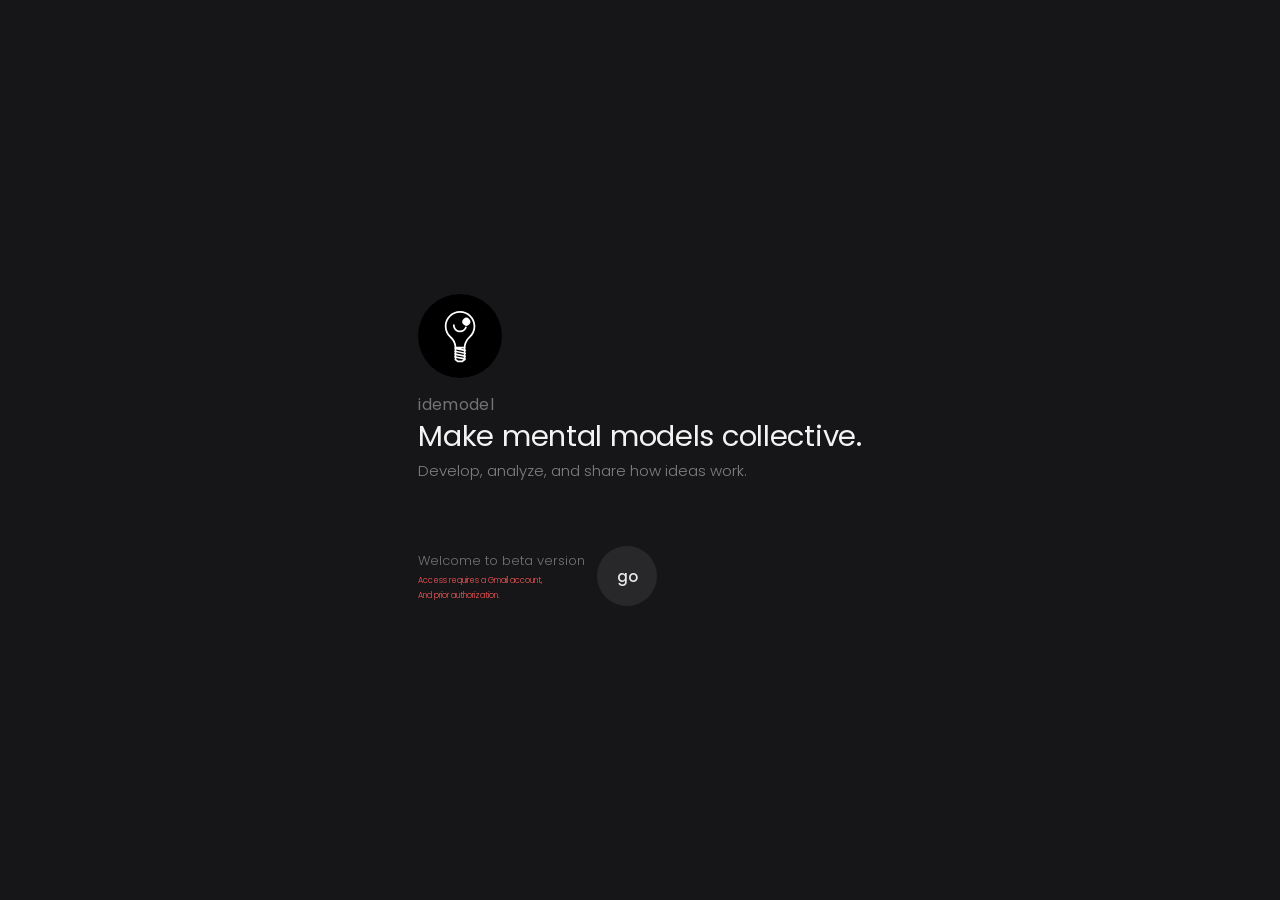
==== docs/index.html @ ee1f741e "nueva landing" ====
<!DOCTYPE html>
<html lang="en">
<head>
  <meta charset="UTF-8">
  <meta name="viewport" content="width=device-width, initial-scale=1.0">
  <title>idemodel</title>
  <link rel="icon" type="image/png" href="assets/favicon-96x96.png" sizes="96x96" />
  <link rel="icon" type="image/svg+xml" href="assets/favicon.svg" />
  <link rel="shortcut icon" href="assets/favicon.ico" />
  <link rel="apple-touch-icon" sizes="180x180" href="assets/apple-touch-icon.png" />
  <meta name="apple-mobile-web-app-title" content="idemodel" />
  <link rel="manifest" href="assets/site.webmanifest" />

  <link href="https://fonts.googleapis.com/css2?family=Poppins:wght@300;400;500;600&display=swap" rel="stylesheet">

  <style>
    * { margin: 0; padding: 0; box-sizing: border-box; }

    html, body {
      height: 100%;
      background: #161618;
      font-family: 'Poppins', sans-serif;
      color: #fff;
      -webkit-font-smoothing: antialiased;
    }

    .wrap {
      min-height: 100%;
      display: flex;
      align-items: center;
      justify-content: center;
      padding: 40px 24px;
    }

    /* --indent alinea todo el texto con la línea de "idemodel" (ancho del círculo + gap) */
    .content {
      --circle: 84px;
      --gap: 18px;
      --indent: calc(var(--circle) + var(--gap));
      display: flex;
      flex-direction: column;
      align-items: flex-start;
    }

    .logo-row {
      display: flex;
      flex-direction: column;
      align-items: flex-start;
      gap: 14px;
    }

    .logo-circle {
      width: var(--circle);
      height: var(--circle);
      border-radius: 50%;
      background: #000;
      display: flex;
      align-items: center;
      justify-content: center;
      flex-shrink: 0;
    }

    .logo-circle img {
      width: 40px;
      height: 56px;
      display: block;
    }

    .head-block {
      display: flex;
      flex-direction: column;
      align-items: flex-start;
      gap: 3px;
    }

    .app-name {
      font-size: 16px;
      font-weight: 400;
      letter-spacing: 0.02em;
      color: rgba(255, 255, 255, 0.4);
    }

    .headline {
      font-size: 29px;
      font-weight: 400;
      letter-spacing: -0.01em;
      color: rgba(255, 255, 255, 0.95);
      line-height: 1.15;
    }

    .subtitle {
      margin-top: 6px;
      font-size: 15px;
      font-weight: 300;
      color: rgba(255, 255, 255, 0.45);
    }

    .beta {
      margin-top: 64px;
      display: flex;
      align-items: center;
      gap: 12px;
      font-size: 13px;
      font-weight: 300;
      color: rgba(255, 255, 255, 0.4);
    }

    .beta-text {
      display: flex;
      flex-direction: column;
      align-items: flex-start;
      gap: 4px;
    }

    .go-circle {
      width: 60px;
      height: 60px;
      border-radius: 50%;
      background: rgba(255, 255, 255, 0.08);
      display: flex;
      align-items: center;
      justify-content: center;
      text-decoration: none;
      color: rgba(255, 255, 255, 0.9);
      font-size: 15px;
      font-weight: 500;
      flex-shrink: 0;
      transition: background 0.18s, transform 0.18s;
    }

    .go-circle:hover {
      background: rgba(255, 255, 255, 0.16);
      transform: scale(1.05);
    }

    .go-circle:active {
      transform: scale(0.96);
    }

    .access {
      max-width: 200px;
      font-size: 8px;
      font-weight: 300;
      line-height: 1.4;
      color: #ff5a5a;
    }

    @media (max-width: 520px) {
      .headline { font-size: 23px; }
      .content { --circle: 64px; }
    }
  </style>
</head>

<body>
  <div class="wrap">
    <div class="content">

      <div class="logo-row">
        <div class="logo-circle">
          <img src="assets/idemodel-bulb.svg" alt="idemodel" />
        </div>
        <div class="head-block">
          <div class="app-name">idemodel</div>
          <div class="headline">Make mental models collective.</div>
        </div>
      </div>

      <div class="subtitle">Develop, analyze, and share how ideas work.</div>

      <div class="beta">
        <div class="beta-text">
          <span>Welcome to beta version</span>
          <span class="access">Access requires a Gmail account,</span>
          <span class="access">And prior authorization.</span>
        </div>
        <a class="go-circle" href="idemodel.html">go</a>
      </div>

    </div>
  </div>
</body>
</html>
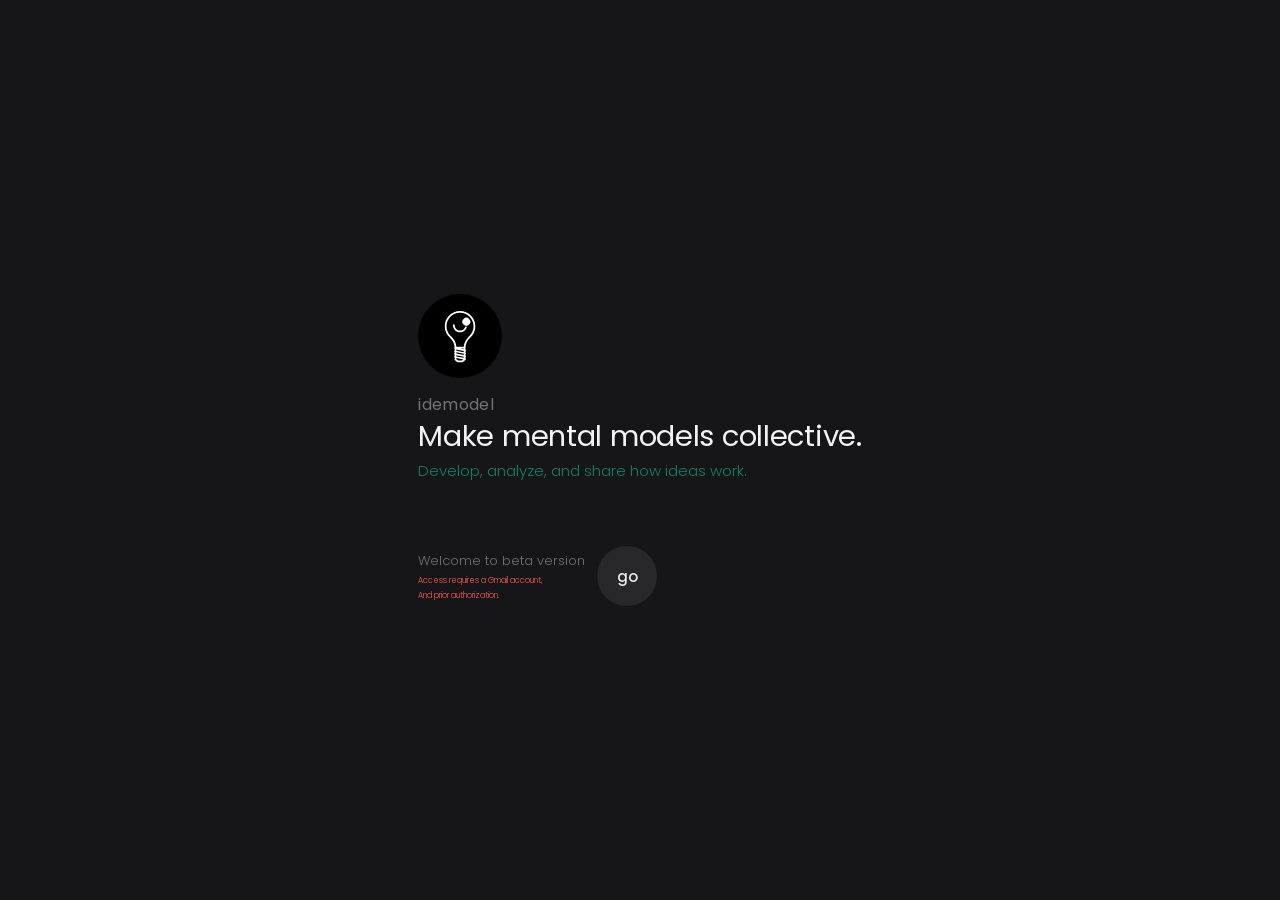
==== commit cdaf21ea: "sesión 13: ciclos + facilitadores de carga + formato de número + RND - Ciclos de dependencia: recomp" ====
--- a/docs/index.html
+++ b/docs/index.html
@@ -92,7 +92,7 @@
       margin-top: 6px;
       font-size: 15px;
       font-weight: 300;
-      color: rgba(255, 255, 255, 0.45);
+      color: #09ffc173;
     }
 
     .beta {
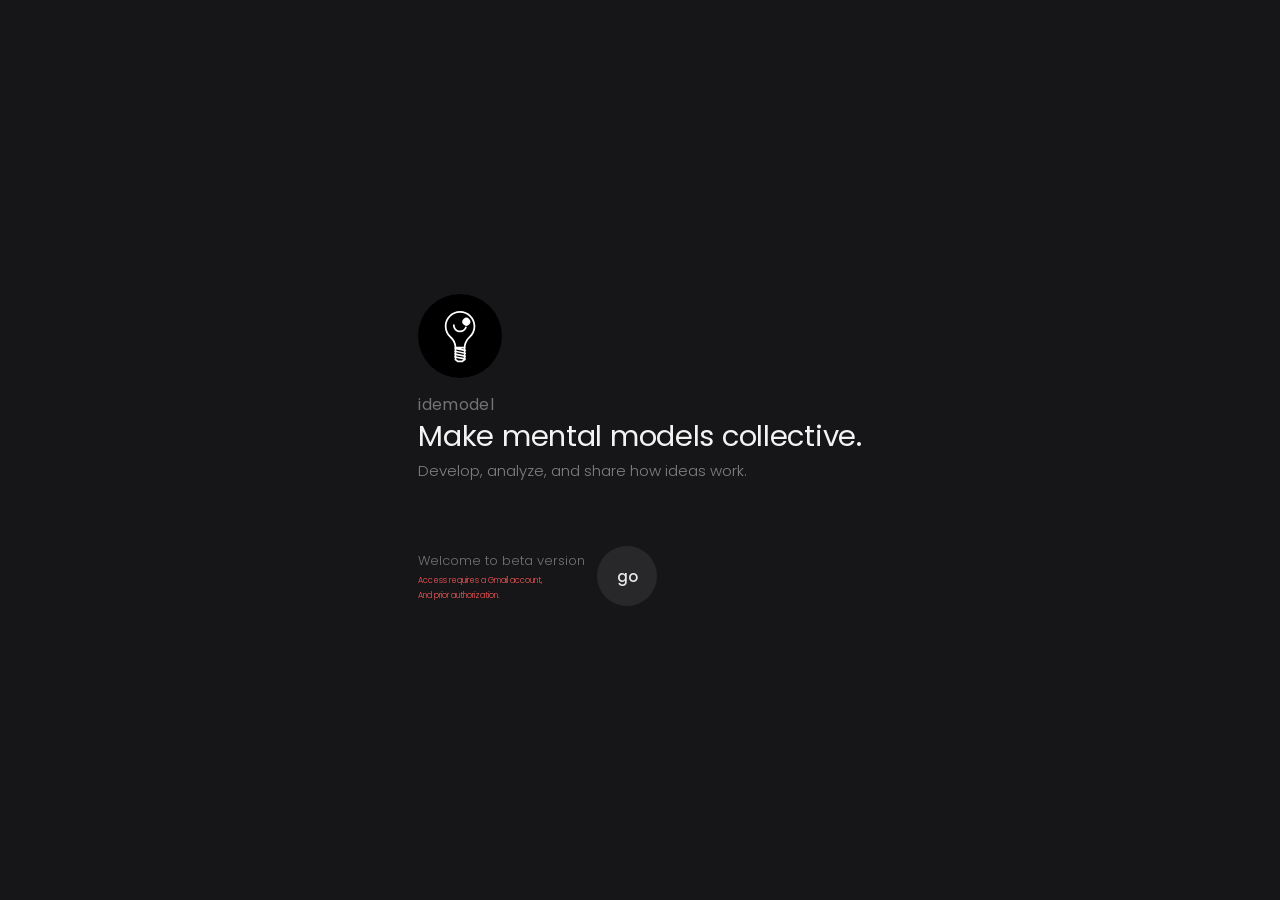
==== commit 33a0cf59: "Ajuste color landing" ====
--- a/docs/index.html
+++ b/docs/index.html
@@ -92,7 +92,7 @@
       margin-top: 6px;
       font-size: 15px;
       font-weight: 300;
-      color: #09ffc173;
+      color: rgba(255, 255, 255, 0.45);
     }
 
     .beta {
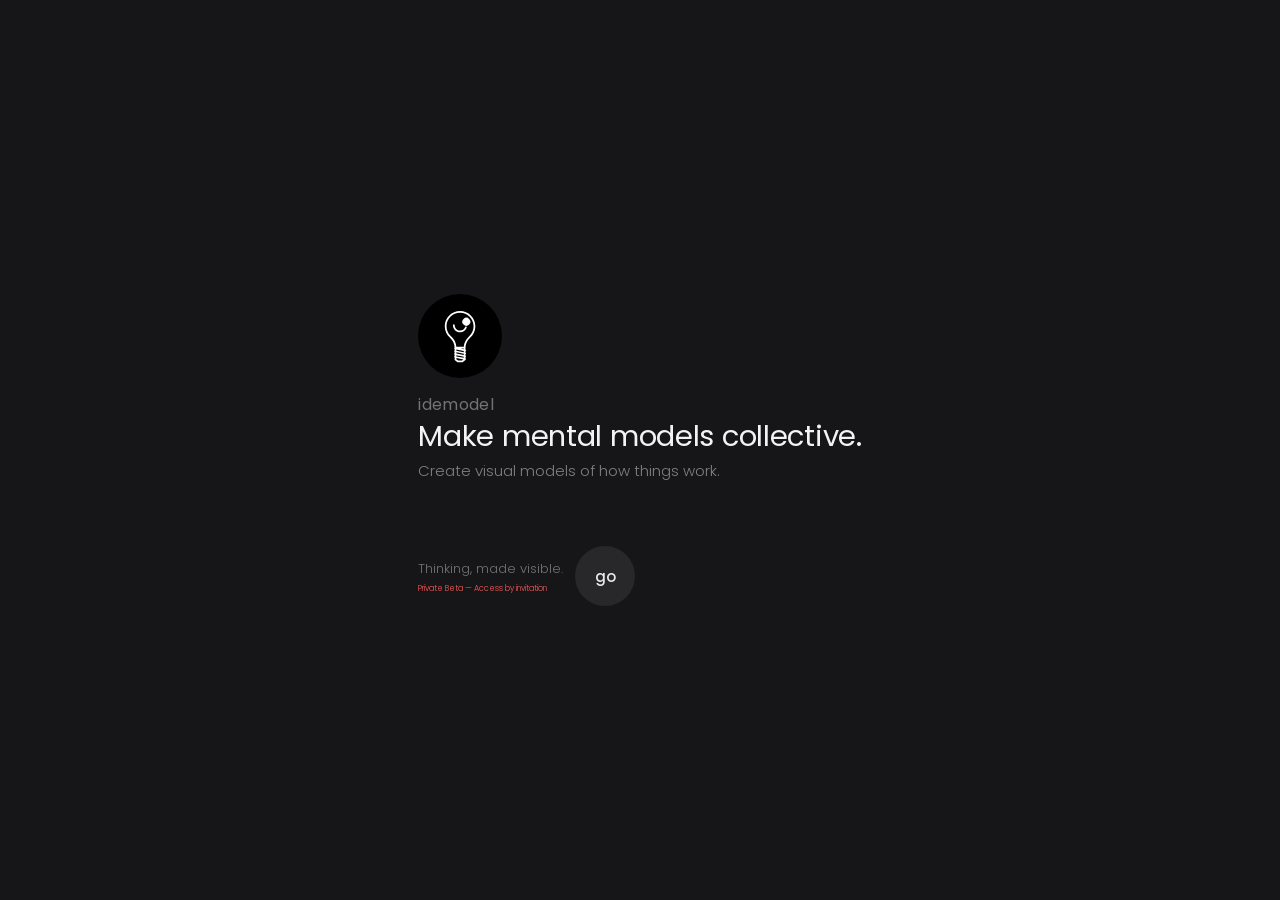
==== commit c2652f36: "landing: reescribir copy (subtitle, tagline y nota de beta) Co-Authored-By: Claude Opus 4.8 <noreply" ====
--- a/docs/index.html
+++ b/docs/index.html
@@ -166,13 +166,12 @@
         </div>
       </div>
 
-      <div class="subtitle">Develop, analyze, and share how ideas work.</div>
+      <div class="subtitle">Create visual models of how things work.</div>
 
       <div class="beta">
         <div class="beta-text">
-          <span>Welcome to beta version</span>
-          <span class="access">Access requires a Gmail account,</span>
-          <span class="access">And prior authorization.</span>
+          <span>Thinking, made visible.</span>
+          <span class="access">Private Beta — Access by invitation</span>
         </div>
         <a class="go-circle" href="idemodel.html">go</a>
       </div>
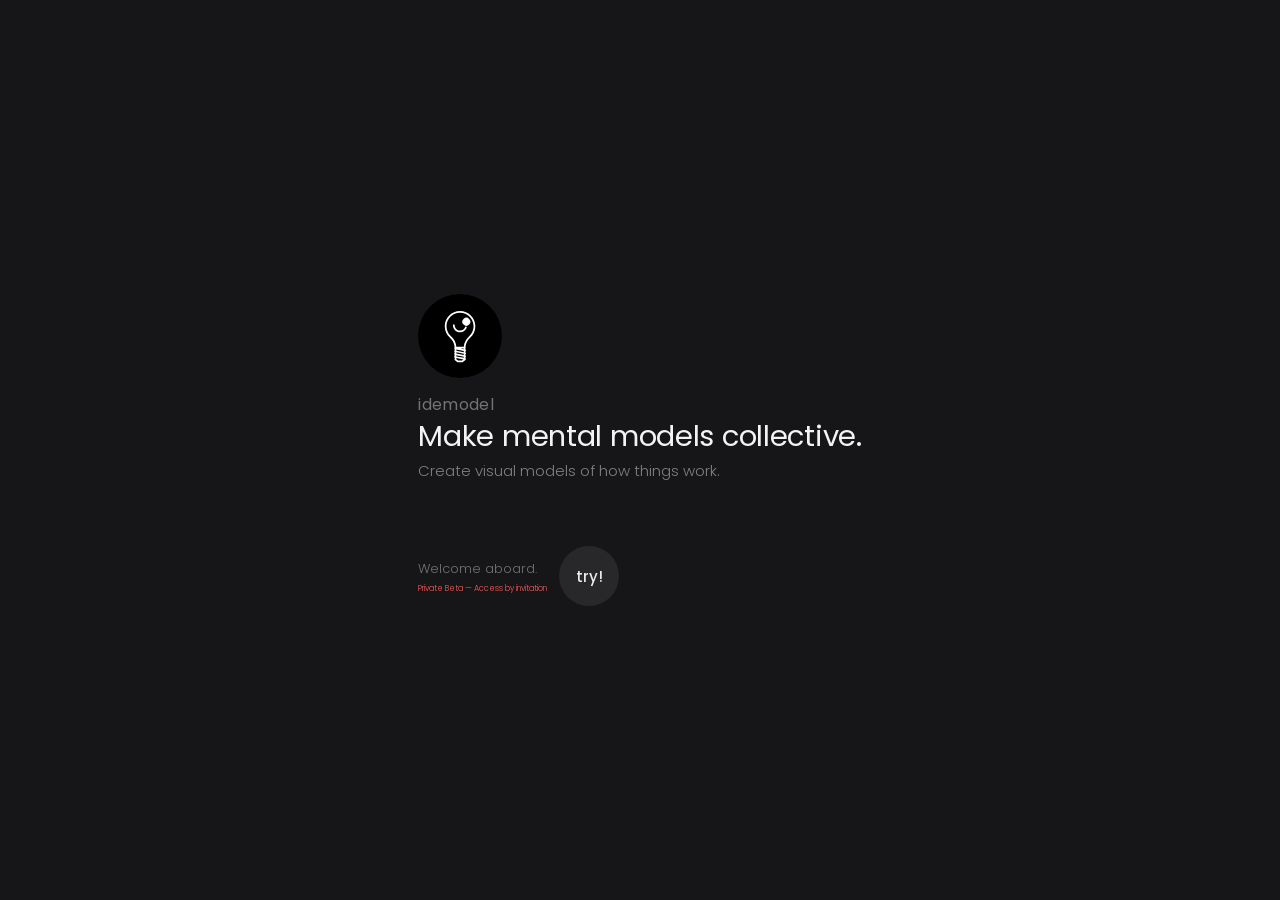
==== commit 1172f6d1: "feat: landing — 'Welcome aboard.' + botón 'try!' Co-Authored-By: Claude Opus 4.8 <noreply@anthropic." ====
--- a/docs/index.html
+++ b/docs/index.html
@@ -170,10 +170,10 @@
 
       <div class="beta">
         <div class="beta-text">
-          <span>Thinking, made visible.</span>
+          <span>Welcome aboard.</span>
           <span class="access">Private Beta — Access by invitation</span>
         </div>
-        <a class="go-circle" href="idemodel.html">go</a>
+        <a class="go-circle" href="idemodel.html">try!</a>
       </div>
 
     </div>
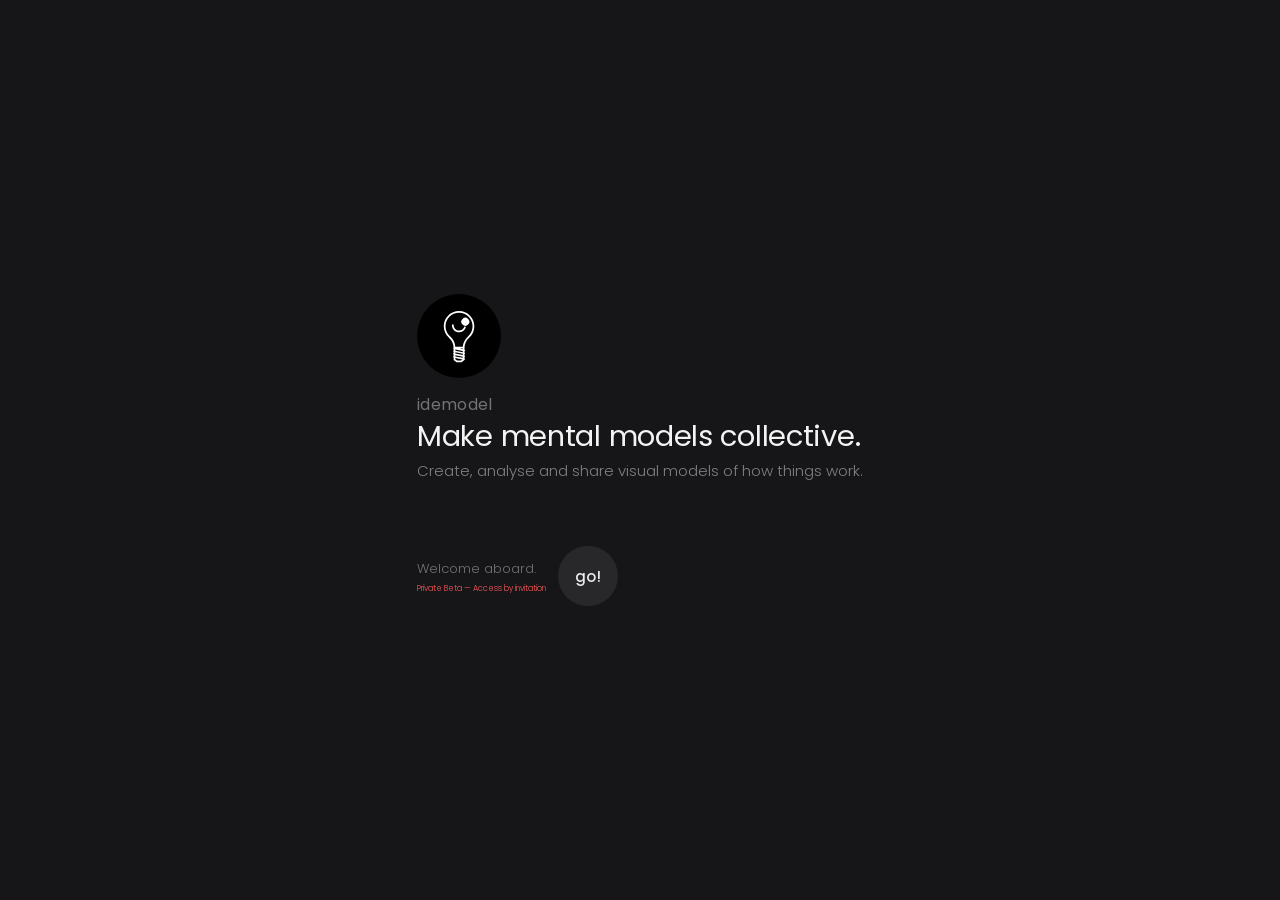
==== commit a18e1840: "landing ajustes" ====
--- a/docs/index.html
+++ b/docs/index.html
@@ -166,14 +166,14 @@
         </div>
       </div>
 
-      <div class="subtitle">Create visual models of how things work.</div>
+      <div class="subtitle">Create, analyse and share visual models of how things work.</div>
 
       <div class="beta">
         <div class="beta-text">
           <span>Welcome aboard.</span>
           <span class="access">Private Beta — Access by invitation</span>
         </div>
-        <a class="go-circle" href="idemodel.html">try!</a>
+        <a class="go-circle" href="idemodel.html">go!</a>
       </div>
 
     </div>
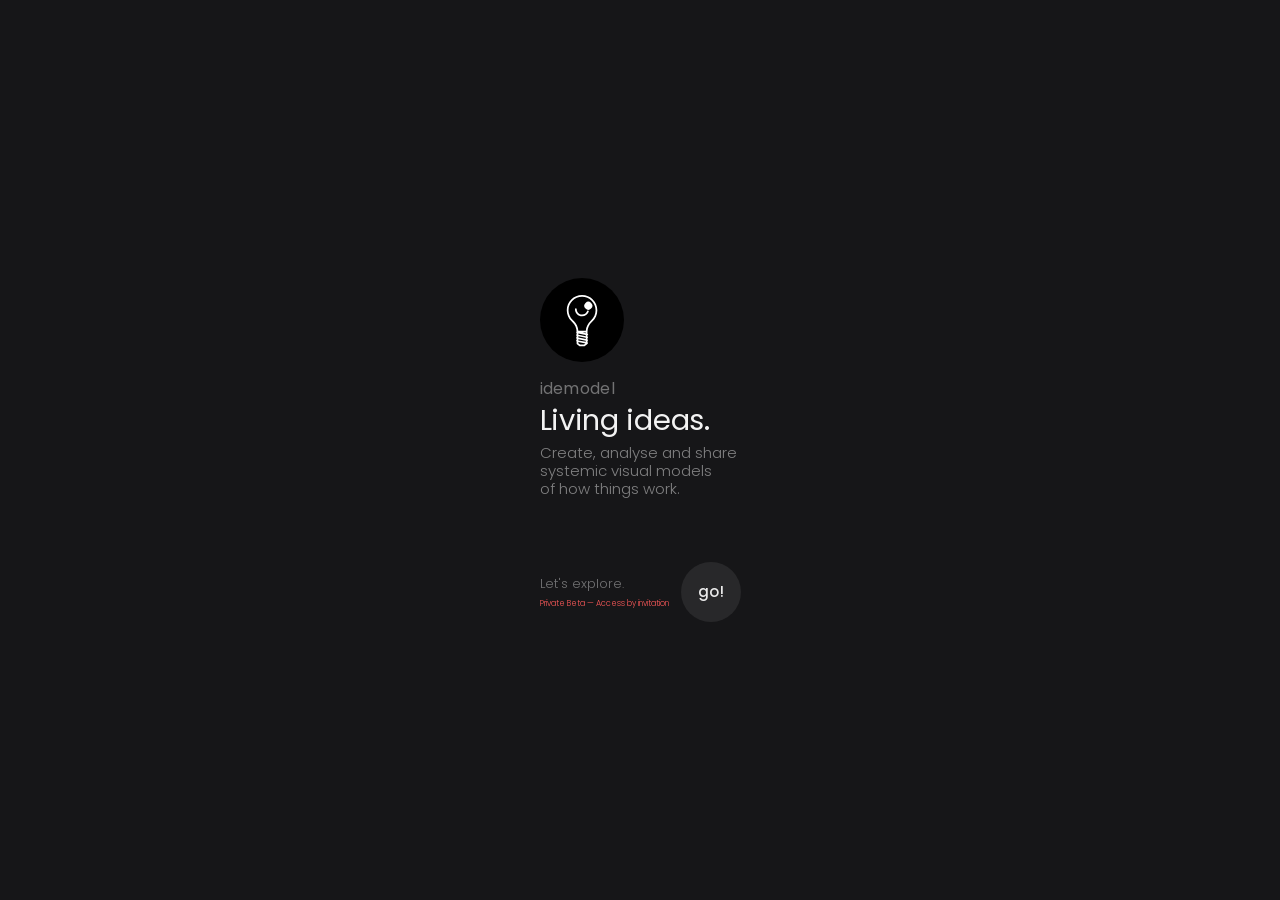
==== commit 9675c60e: "feat(landing): "Living ideas" + bajada en 3 lineas + "Let's explore" Co-Authored-By: Claude Opus 4.8" ====
--- a/docs/index.html
+++ b/docs/index.html
@@ -92,6 +92,7 @@
       margin-top: 6px;
       font-size: 15px;
       font-weight: 300;
+      line-height: 1.2;
       color: rgba(255, 255, 255, 0.45);
     }
 
@@ -162,15 +163,15 @@
         </div>
         <div class="head-block">
           <div class="app-name">idemodel</div>
-          <div class="headline">Make mental models collective.</div>
+          <div class="headline">Living ideas.</div>
         </div>
       </div>
 
-      <div class="subtitle">Create, analyse and share visual models of how things work.</div>
+      <div class="subtitle">Create, analyse and share<br>systemic visual models<br>of how things work.</div>
 
       <div class="beta">
         <div class="beta-text">
-          <span>Welcome aboard.</span>
+          <span>Let's explore.</span>
           <span class="access">Private Beta — Access by invitation</span>
         </div>
         <a class="go-circle" href="idemodel.html">go!</a>
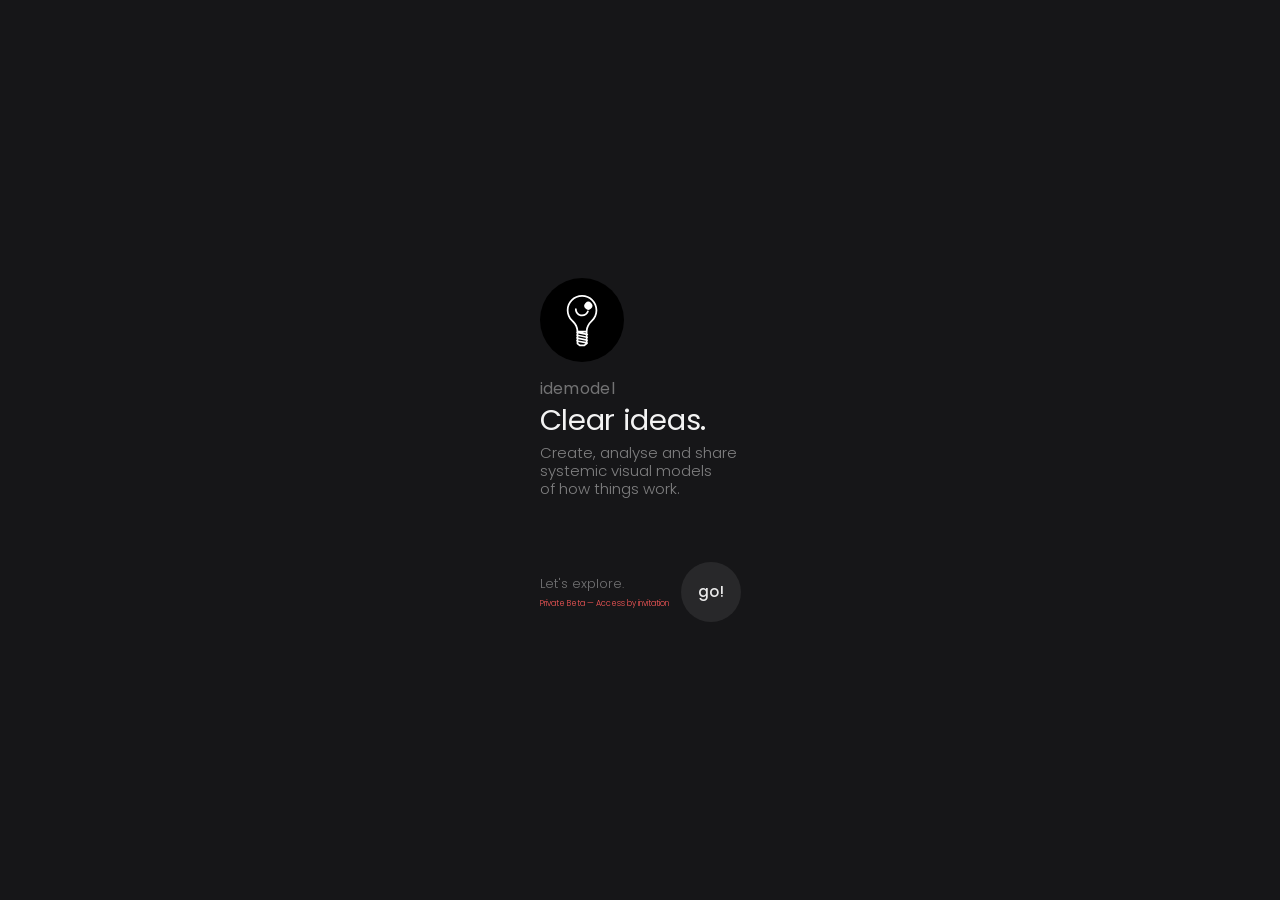
==== commit 89049748: "docs(landing): headline "Living ideas." -> "Clear ideas." Co-Authored-By: Claude Opus 4.8 <noreply@a" ====
--- a/docs/index.html
+++ b/docs/index.html
@@ -163,7 +163,7 @@
         </div>
         <div class="head-block">
           <div class="app-name">idemodel</div>
-          <div class="headline">Living ideas.</div>
+          <div class="headline">Clear ideas.</div>
         </div>
       </div>
 
